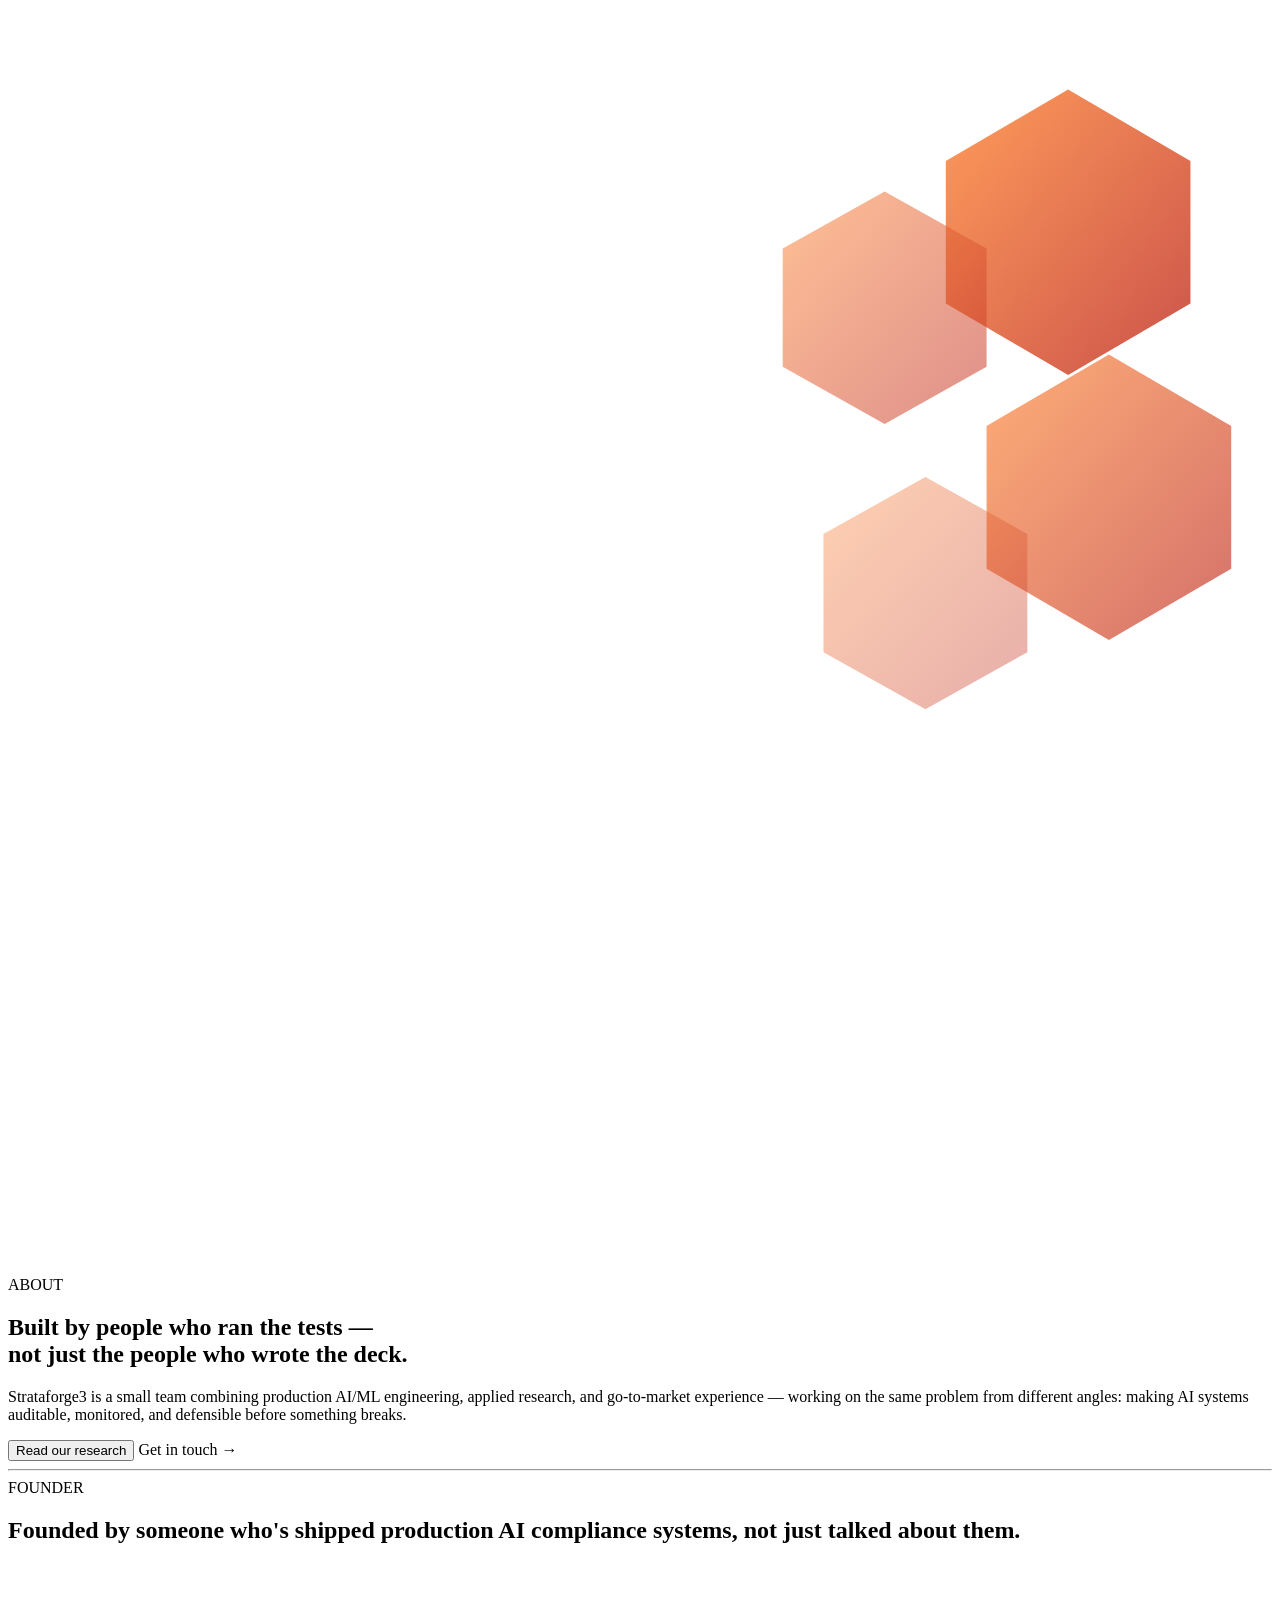
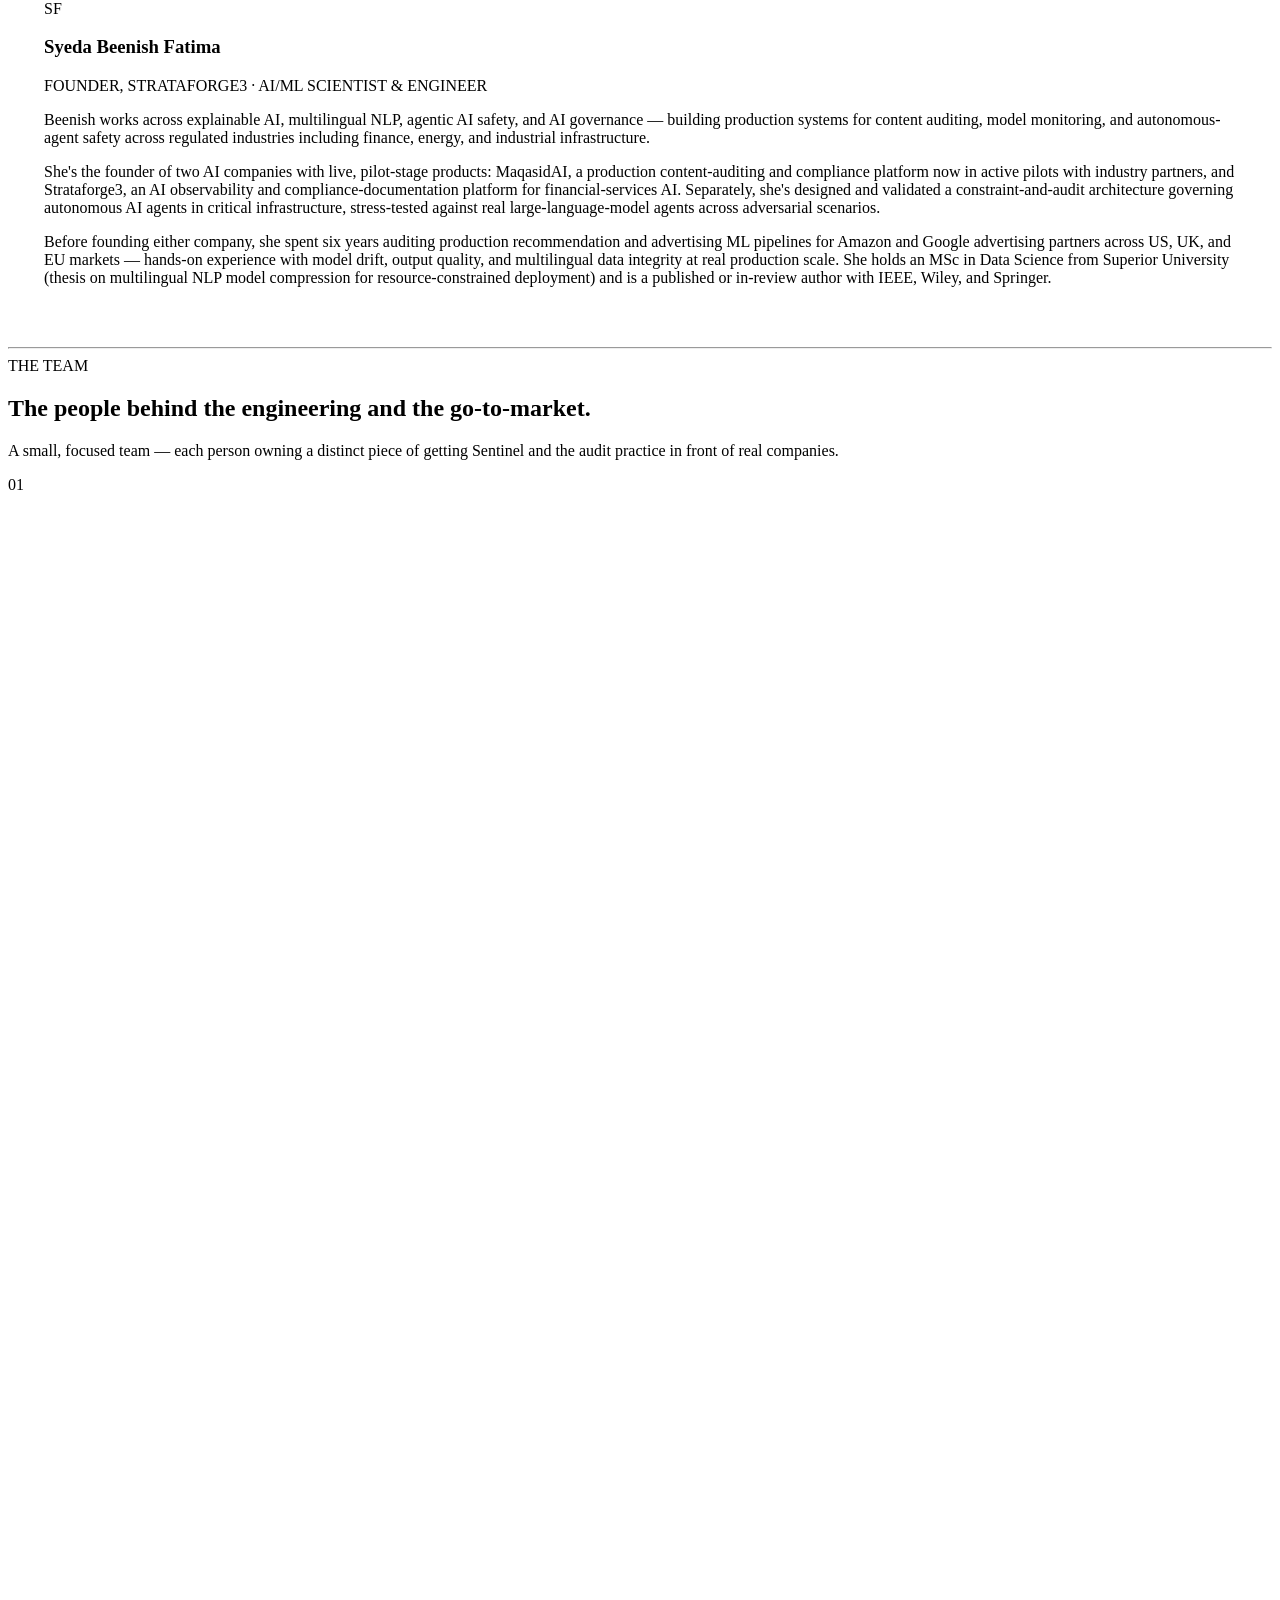
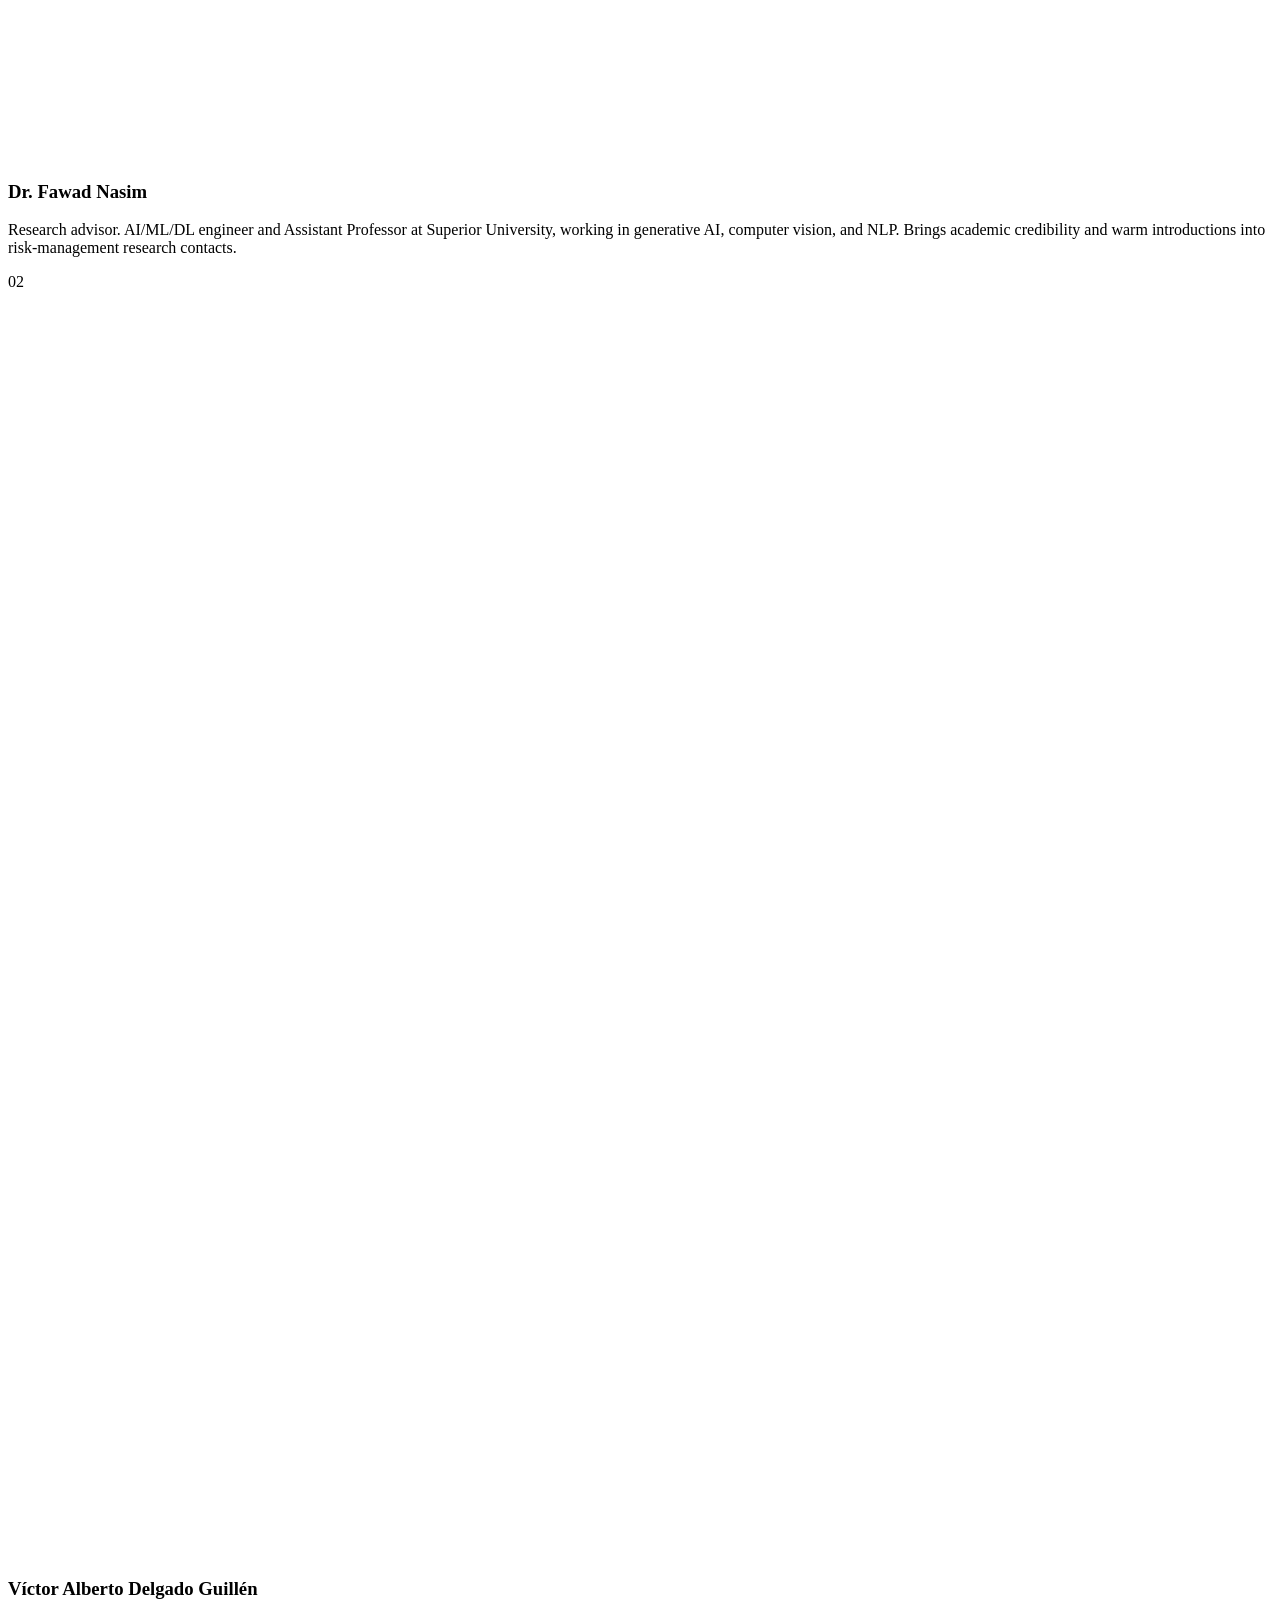
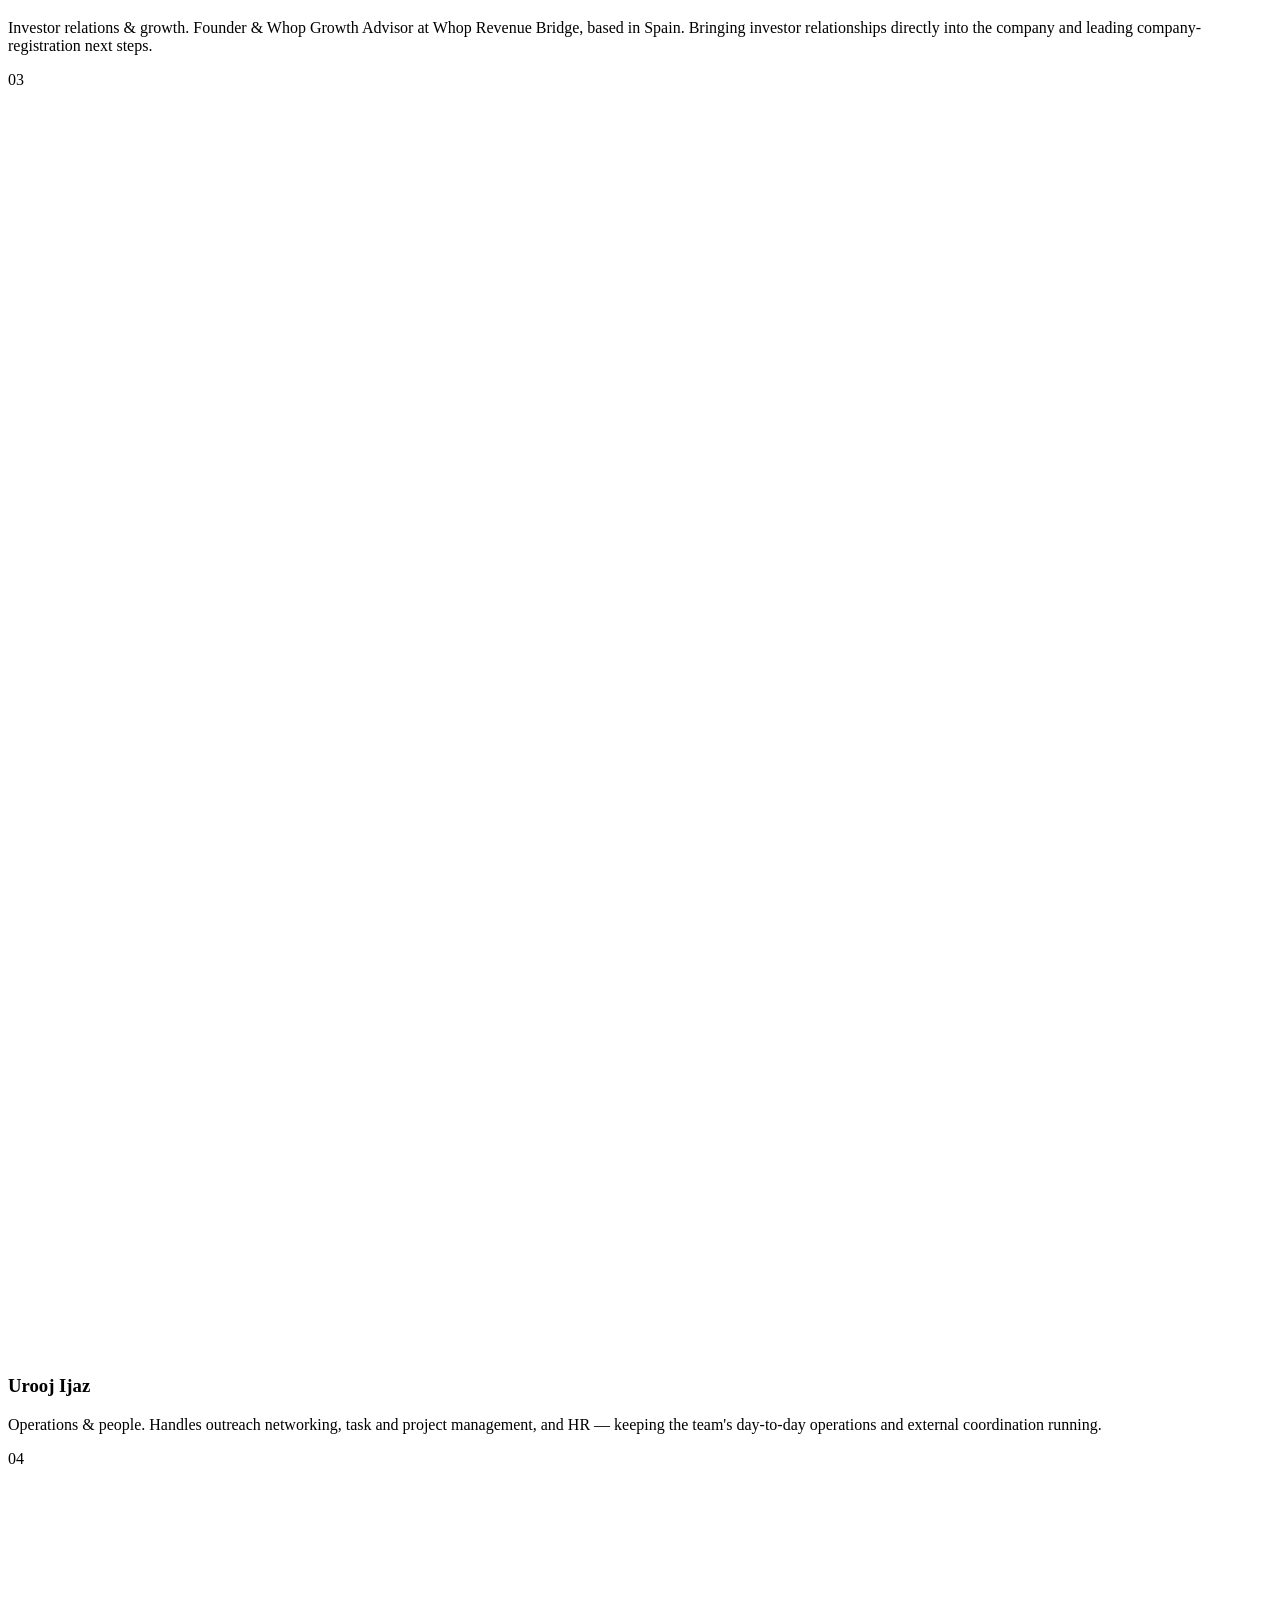
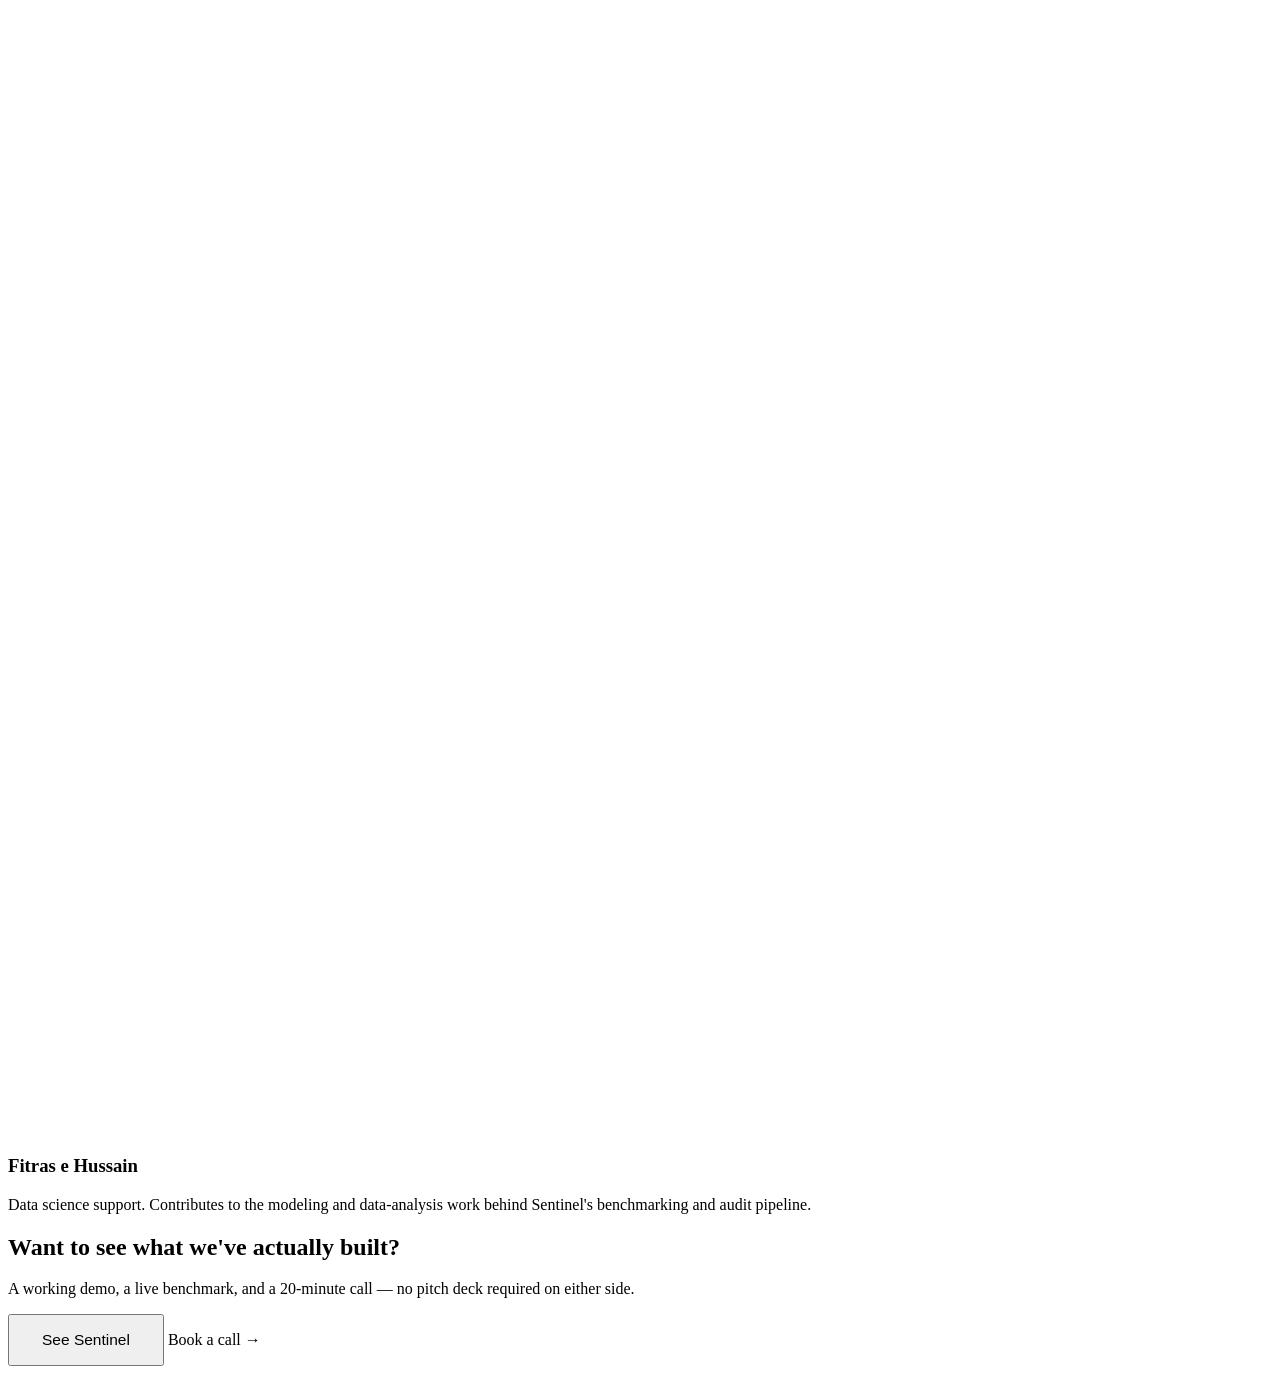
==== about.html @ 2c22084a "Create about.html" ====
<!DOCTYPE html>
<html lang="en">
<head>
<meta charset="UTF-8">
<meta name="viewport" content="width=device-width, initial-scale=1.0">
<title>About — Strataforge3</title>
<meta name="description" content="The people behind Strataforge3 — AI risk audits and Sentinel monitoring for production AI systems.">
<link rel="stylesheet" href="assets/styles.css">
</head>
<body>

<svg width="0" height="0" style="position:absolute">
  <defs>
    <linearGradient id="markGrad" x1="0%" y1="0%" x2="100%" y2="100%">
      <stop offset="0%" stop-color="#FF8A3D"/>
      <stop offset="100%" stop-color="#C2342A"/>
    </linearGradient>
  </defs>
</svg>

<div class="ambient-nodes"></div>
<svg class="ambient-hex" viewBox="0 0 620 620" fill="none">
  <polygon points="520,40 580,75 580,145 520,180 460,145 460,75" fill="url(#markGrad)" opacity="0.85"/>
  <polygon points="430,90 480,118 480,176 430,204 380,176 380,118" fill="url(#markGrad)" opacity="0.55"/>
  <polygon points="540,170 600,205 600,275 540,310 480,275 480,205" fill="url(#markGrad)" opacity="0.7"/>
  <polygon points="450,230 500,258 500,316 450,344 400,316 400,258" fill="url(#markGrad)" opacity="0.4"/>
</svg>

<div id="nav-placeholder"></div>

<main>
  <section class="page-hero">
    <div class="wrap">
      <div class="eyebrow"><span class="dot"></span>ABOUT</div>
      <h1>Built by people who ran the tests —<br><span class="accent">not just the people who wrote the deck.</span></h1>
      <p class="page-sub">Strataforge3 is a small team combining production AI/ML engineering, applied research, and go-to-market experience — working on the same problem from different angles: making AI systems auditable, monitored, and defensible before something breaks.</p>
      <div class="hero-row">
        <button class="btn-primary" onclick="window.location.href='blog.html'">Read our research</button>
        <span class="btn-ghost" onclick="window.location.href='contact.html'">Get in touch →</span>
      </div>
    </div>
  </section>

  <hr class="divider">

  <section>
    <div class="wrap">
      <div class="section-head">
        <span class="kicker">FOUNDER</span>
        <h2>Founded by someone who's shipped production AI compliance systems, not just talked about them.</h2>
      </div>
      <div class="panel bio-grid" style="padding:36px;">
        <div class="bio-avatar">SF</div>
        <div>
          <h3>Syeda Beenish Fatima</h3>
          <span class="bio-role">FOUNDER, STRATAFORGE3 · AI/ML SCIENTIST &amp; ENGINEER</span>
          <p>Beenish works across explainable AI, multilingual NLP, agentic AI safety, and AI governance — building production systems for content auditing, model monitoring, and autonomous-agent safety across regulated industries including finance, energy, and industrial infrastructure.</p>
          <p>She's the founder of two AI companies with live, pilot-stage products: MaqasidAI, a production content-auditing and compliance platform now in active pilots with industry partners, and Strataforge3, an AI observability and compliance-documentation platform for financial-services AI. Separately, she's designed and validated a constraint-and-audit architecture governing autonomous AI agents in critical infrastructure, stress-tested against real large-language-model agents across adversarial scenarios.</p>
          <p>Before founding either company, she spent six years auditing production recommendation and advertising ML pipelines for Amazon and Google advertising partners across US, UK, and EU markets — hands-on experience with model drift, output quality, and multilingual data integrity at real production scale. She holds an MSc in Data Science from Superior University (thesis on multilingual NLP model compression for resource-constrained deployment) and is a published or in-review author with IEEE, Wiley, and Springer.</p>
        </div>
      </div>
    </div>
  </section>

  <hr class="divider">

  <section>
    <div class="wrap">
      <div class="section-head">
        <span class="kicker">THE TEAM</span>
        <h2>The people behind the engineering and the go-to-market.</h2>
        <p>A small, focused team — each person owning a distinct piece of getting Sentinel and the audit practice in front of real companies.</p>
      </div>
      <div class="surfaces">
        <div class="surface">
          <span class="num">01</span>
          <div class="si"><svg viewBox="0 0 24 24" fill="none" stroke-width="1.6"><path d="M12 2 3 7v6c0 5 4 8.5 9 9 5-.5 9-4 9-9V7l-9-5z"/></svg></div>
          <h3>Dr. Fawad Nasim</h3>
          <p>Research advisor. AI/ML/DL engineer and Assistant Professor at Superior University, working in generative AI, computer vision, and NLP. Brings academic credibility and warm introductions into risk-management research contacts.</p>
        </div>
        <div class="surface">
          <span class="num">02</span>
          <div class="si"><svg viewBox="0 0 24 24" fill="none" stroke-width="1.6"><path d="M13 2 4 14h7l-1 8 9-12h-7l1-8z"/></svg></div>
          <h3>Víctor Alberto Delgado Guillén</h3>
          <p>Investor relations &amp; growth. Founder &amp; Whop Growth Advisor at Whop Revenue Bridge, based in Spain. Bringing investor relationships directly into the company and leading company-registration next steps.</p>
        </div>
        <div class="surface">
          <span class="num">03</span>
          <div class="si"><svg viewBox="0 0 24 24" fill="none" stroke-width="1.6"><circle cx="12" cy="12" r="9"/><path d="M12 7v5l3.5 2"/></svg></div>
          <h3>Urooj Ijaz</h3>
          <p>Operations &amp; people. Handles outreach networking, task and project management, and HR — keeping the team's day-to-day operations and external coordination running.</p>
        </div>
        <div class="surface">
          <span class="num">04</span>
          <div class="si"><svg viewBox="0 0 24 24" fill="none" stroke-width="1.6"><path d="M3 21V9l9-6 9 6v12M9 21V12h6v9"/></svg></div>
          <h3>Fitras e Hussain</h3>
          <p>Data science support. Contributes to the modeling and data-analysis work behind Sentinel's benchmarking and audit pipeline.</p>
        </div>
      </div>
    </div>
  </section>

  <section class="cta-section">
    <div class="wrap">
      <h2>Want to see what we've actually built?</h2>
      <p>A working demo, a live benchmark, and a 20-minute call — no pitch deck required on either side.</p>
      <div class="hero-row" style="justify-content:center;">
        <button class="btn-primary" style="padding:15px 32px; font-size:15.5px;" onclick="window.location.href='sentinel.html'">See Sentinel</button>
        <span class="btn-ghost" onclick="window.location.href='contact.html'">Book a call →</span>
      </div>
    </div>
  </section>
</main>

<div id="footer-placeholder"></div>
<script src="assets/component-loader.js"></script>
<script src="assets/site.js"></script>
</body>
</html>
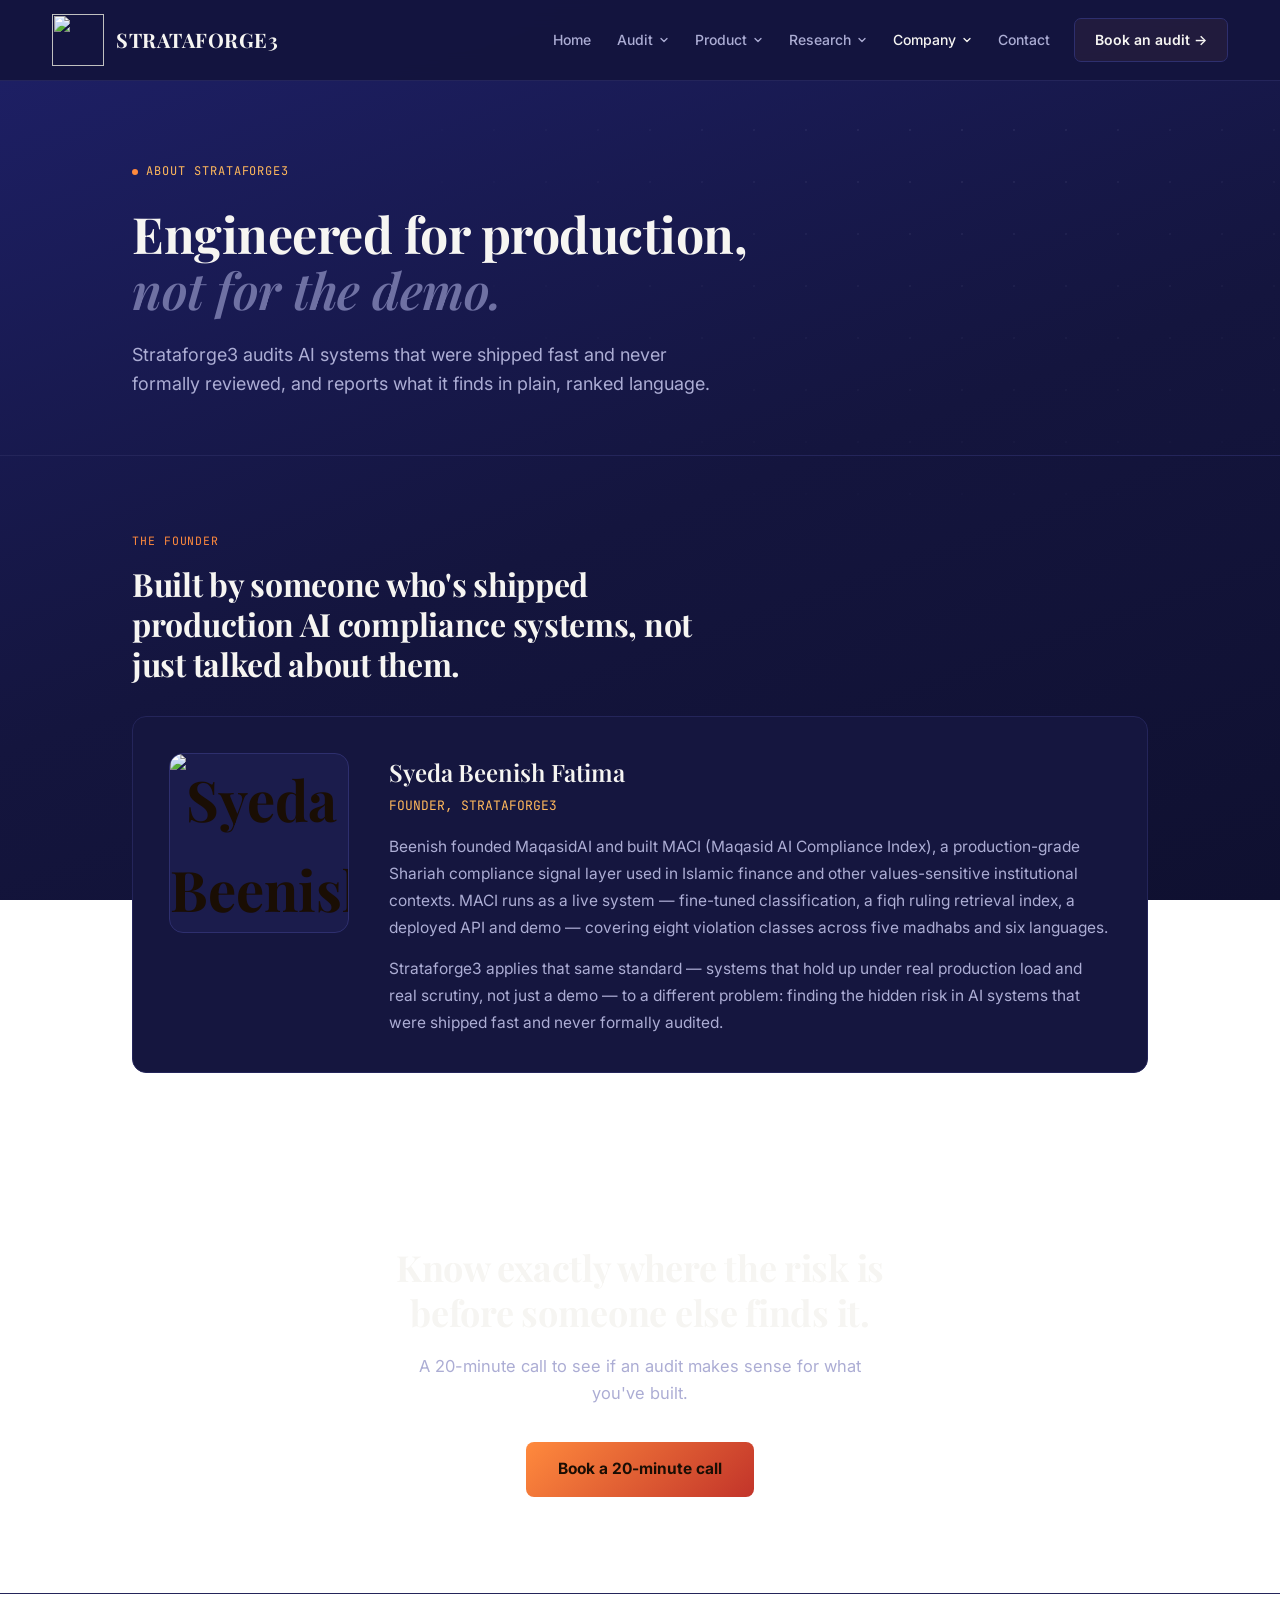
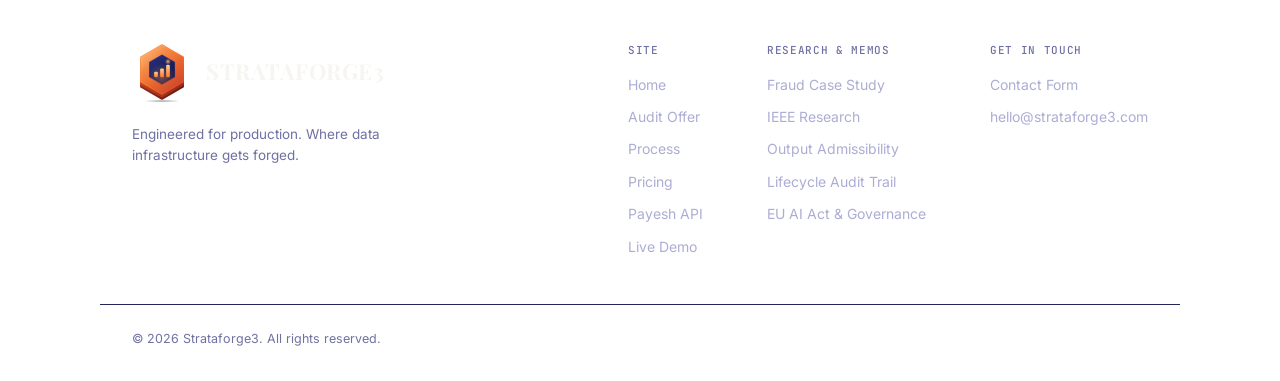
==== commit ad26f2f3: "Update about.html" ====
--- a/about.html
+++ b/about.html
@@ -4,8 +4,15 @@
 <meta charset="UTF-8">
 <meta name="viewport" content="width=device-width, initial-scale=1.0">
 <title>About — Strataforge3</title>
-<meta name="description" content="The people behind Strataforge3 — AI risk audits and Sentinel monitoring for production AI systems.">
+<meta name="description" content="Strataforge3 finds the hidden risk in AI systems that were shipped fast and never formally audited. Meet the founder.">
 <link rel="stylesheet" href="assets/styles.css">
+<style>
+  img.bio-avatar{
+    display:block; object-fit:cover; object-position:center 20%;
+    background:var(--panel-raised); border:1px solid var(--panel-border);
+    border-radius:14px;
+  }
+</style>
 </head>
 <body>
 
@@ -19,25 +26,15 @@
 </svg>
 
 <div class="ambient-nodes"></div>
-<svg class="ambient-hex" viewBox="0 0 620 620" fill="none">
-  <polygon points="520,40 580,75 580,145 520,180 460,145 460,75" fill="url(#markGrad)" opacity="0.85"/>
-  <polygon points="430,90 480,118 480,176 430,204 380,176 380,118" fill="url(#markGrad)" opacity="0.55"/>
-  <polygon points="540,170 600,205 600,275 540,310 480,275 480,205" fill="url(#markGrad)" opacity="0.7"/>
-  <polygon points="450,230 500,258 500,316 450,344 400,316 400,258" fill="url(#markGrad)" opacity="0.4"/>
-</svg>
 
 <div id="nav-placeholder"></div>
 
 <main>
   <section class="page-hero">
     <div class="wrap">
-      <div class="eyebrow"><span class="dot"></span>ABOUT</div>
-      <h1>Built by people who ran the tests —<br><span class="accent">not just the people who wrote the deck.</span></h1>
-      <p class="page-sub">Strataforge3 is a small team combining production AI/ML engineering, applied research, and go-to-market experience — working on the same problem from different angles: making AI systems auditable, monitored, and defensible before something breaks.</p>
-      <div class="hero-row">
-        <button class="btn-primary" onclick="window.location.href='blog.html'">Read our research</button>
-        <span class="btn-ghost" onclick="window.location.href='contact.html'">Get in touch →</span>
-      </div>
+      <div class="eyebrow"><span class="dot"></span>ABOUT STRATAFORGE3</div>
+      <h1>Engineered for production,<br><span class="accent">not for the demo.</span></h1>
+      <p class="page-sub">Strataforge3 audits AI systems that were shipped fast and never formally reviewed, and reports what it finds in plain, ranked language.</p>
     </div>
   </section>
 
@@ -45,56 +42,17 @@
 
   <section>
     <div class="wrap">
-      <div class="section-head">
-        <span class="kicker">FOUNDER</span>
-        <h2>Founded by someone who's shipped production AI compliance systems, not just talked about them.</h2>
+      <div class="section-head" style="margin-bottom:32px;">
+        <span class="kicker">THE FOUNDER</span>
+        <h2>Built by someone who's shipped production AI compliance systems, not just talked about them.</h2>
       </div>
       <div class="panel bio-grid" style="padding:36px;">
-        <div class="bio-avatar">SF</div>
+        <img class="bio-avatar" src="assets/bni.png" alt="Syeda Beenish Fatima, founder of Strataforge3" width="180" height="180" loading="lazy">
         <div>
           <h3>Syeda Beenish Fatima</h3>
-          <span class="bio-role">FOUNDER, STRATAFORGE3 · AI/ML SCIENTIST &amp; ENGINEER</span>
-          <p>Beenish works across explainable AI, multilingual NLP, agentic AI safety, and AI governance — building production systems for content auditing, model monitoring, and autonomous-agent safety across regulated industries including finance, energy, and industrial infrastructure.</p>
-          <p>She's the founder of two AI companies with live, pilot-stage products: MaqasidAI, a production content-auditing and compliance platform now in active pilots with industry partners, and Strataforge3, an AI observability and compliance-documentation platform for financial-services AI. Separately, she's designed and validated a constraint-and-audit architecture governing autonomous AI agents in critical infrastructure, stress-tested against real large-language-model agents across adversarial scenarios.</p>
-          <p>Before founding either company, she spent six years auditing production recommendation and advertising ML pipelines for Amazon and Google advertising partners across US, UK, and EU markets — hands-on experience with model drift, output quality, and multilingual data integrity at real production scale. She holds an MSc in Data Science from Superior University (thesis on multilingual NLP model compression for resource-constrained deployment) and is a published or in-review author with IEEE, Wiley, and Springer.</p>
-        </div>
-      </div>
-    </div>
-  </section>
-
-  <hr class="divider">
-
-  <section>
-    <div class="wrap">
-      <div class="section-head">
-        <span class="kicker">THE TEAM</span>
-        <h2>The people behind the engineering and the go-to-market.</h2>
-        <p>A small, focused team — each person owning a distinct piece of getting Sentinel and the audit practice in front of real companies.</p>
-      </div>
-      <div class="surfaces">
-        <div class="surface">
-          <span class="num">01</span>
-          <div class="si"><svg viewBox="0 0 24 24" fill="none" stroke-width="1.6"><path d="M12 2 3 7v6c0 5 4 8.5 9 9 5-.5 9-4 9-9V7l-9-5z"/></svg></div>
-          <h3>Dr. Fawad Nasim</h3>
-          <p>Research advisor. AI/ML/DL engineer and Assistant Professor at Superior University, working in generative AI, computer vision, and NLP. Brings academic credibility and warm introductions into risk-management research contacts.</p>
-        </div>
-        <div class="surface">
-          <span class="num">02</span>
-          <div class="si"><svg viewBox="0 0 24 24" fill="none" stroke-width="1.6"><path d="M13 2 4 14h7l-1 8 9-12h-7l1-8z"/></svg></div>
-          <h3>Víctor Alberto Delgado Guillén</h3>
-          <p>Investor relations &amp; growth. Founder &amp; Whop Growth Advisor at Whop Revenue Bridge, based in Spain. Bringing investor relationships directly into the company and leading company-registration next steps.</p>
-        </div>
-        <div class="surface">
-          <span class="num">03</span>
-          <div class="si"><svg viewBox="0 0 24 24" fill="none" stroke-width="1.6"><circle cx="12" cy="12" r="9"/><path d="M12 7v5l3.5 2"/></svg></div>
-          <h3>Urooj Ijaz</h3>
-          <p>Operations &amp; people. Handles outreach networking, task and project management, and HR — keeping the team's day-to-day operations and external coordination running.</p>
-        </div>
-        <div class="surface">
-          <span class="num">04</span>
-          <div class="si"><svg viewBox="0 0 24 24" fill="none" stroke-width="1.6"><path d="M3 21V9l9-6 9 6v12M9 21V12h6v9"/></svg></div>
-          <h3>Fitras e Hussain</h3>
-          <p>Data science support. Contributes to the modeling and data-analysis work behind Sentinel's benchmarking and audit pipeline.</p>
+          <span class="bio-role">FOUNDER, STRATAFORGE3</span>
+          <p>Beenish founded MaqasidAI and built MACI (Maqasid AI Compliance Index), a production-grade Shariah compliance signal layer used in Islamic finance and other values-sensitive institutional contexts. MACI runs as a live system — fine-tuned classification, a fiqh ruling retrieval index, a deployed API and demo — covering eight violation classes across five madhabs and six languages.</p>
+          <p>Strataforge3 applies that same standard — systems that hold up under real production load and real scrutiny, not just a demo — to a different problem: finding the hidden risk in AI systems that were shipped fast and never formally audited.</p>
         </div>
       </div>
     </div>
@@ -102,17 +60,15 @@
 
   <section class="cta-section">
     <div class="wrap">
-      <h2>Want to see what we've actually built?</h2>
-      <p>A working demo, a live benchmark, and a 20-minute call — no pitch deck required on either side.</p>
-      <div class="hero-row" style="justify-content:center;">
-        <button class="btn-primary" style="padding:15px 32px; font-size:15.5px;" onclick="window.location.href='sentinel.html'">See Sentinel</button>
-        <span class="btn-ghost" onclick="window.location.href='contact.html'">Book a call →</span>
-      </div>
+      <h2>Know exactly where the risk is before someone else finds it.</h2>
+      <p>A 20-minute call to see if an audit makes sense for what you've built.</p>
+      <a class="btn-primary" style="padding:15px 32px; font-size:15.5px;" href="contact.html">Book a 20-minute call</a>
     </div>
   </section>
 </main>
 
 <div id="footer-placeholder"></div>
+
 <script src="assets/component-loader.js"></script>
 <script src="assets/site.js"></script>
 </body>
--- a/assets/styles.css
+++ b/assets/styles.css
@@ -0,0 +1,476 @@
+/* ============================================
+   STRATAFORGE3 — Shared Design System
+   ============================================ */
+
+@import url('https://fonts.googleapis.com/css2?family=Playfair+Display:wght@500;600;700;800&family=Inter:wght@400;500;600;700&family=JetBrains+Mono:wght@400;500&display=swap');
+
+:root{
+  --navy-deep: #14153E;
+  --navy: #1E2068;
+  --navy-light: #2B2D7E;
+  --panel: #15163F;
+  --panel-raised: #1B1C4C;
+  --panel-border: #2E2F6E;
+  --panel-border-soft: #24255A;
+
+  --text-primary: #F6F5F2;
+  --text-secondary: #ACADD4;
+  --text-tertiary: #6F71A3;
+
+  --orange: #FF8A3D;
+  --orange-hi: #FFB85C;
+  --crimson: #C2342A;
+  --ember: #E2562E;
+
+  --critical-bg: #3A1A1C;
+  --critical-text: #F0917C;
+  --critical-border: #5A2A2C;
+  --high-bg: #3A2A14;
+  --high-text: #EFB05C;
+  --high-border: #5A4322;
+  --watch-bg: #1C1D4E;
+  --watch-text: #9FA1D6;
+  --watch-border: #2E2F6E;
+
+  --serif: 'Playfair Display', Georgia, 'Times New Roman', serif;
+  --sans: 'Inter', -apple-system, BlinkMacSystemFont, 'Segoe UI', sans-serif;
+  --mono: 'JetBrains Mono', 'SF Mono', Consolas, monospace;
+}
+
+*{box-sizing:border-box; margin:0; padding:0;}
+html{scroll-behavior:smooth;}
+body{
+  background: linear-gradient(160deg, var(--navy) 0%, var(--navy-deep) 55%, #0F1030 100%);
+  background-attachment: fixed;
+  color: var(--text-primary);
+  font-family: var(--sans);
+  line-height: 1.6;
+  -webkit-font-smoothing: antialiased;
+  min-height: 100vh;
+  position: relative;
+  overflow-x: hidden;
+}
+a{color:inherit; text-decoration:none;}
+::selection{background: var(--crimson); color: #fff;}
+img,svg{display:block; max-width:100%;}
+
+:focus-visible{outline: 2px solid var(--orange-hi); outline-offset: 3px; border-radius: 4px;}
+
+@media (prefers-reduced-motion: reduce){
+  *{animation-duration: 0.01ms !important; animation-iteration-count: 1 !important; transition-duration: 0.01ms !important; scroll-behavior: auto !important;}
+}
+
+.wrap{max-width: 1080px; margin: 0 auto; padding: 0 32px;}
+
+/* ---------- Ambient hex / node background (signature element) ---------- */
+.ambient-hex{
+  position: fixed; top: 0; right: 0; width: 620px; height: 620px;
+  pointer-events: none; z-index: 0; opacity: 0.85;
+}
+.ambient-nodes{
+  position: fixed; inset: 0; pointer-events: none; z-index: 0;
+  background-image: radial-gradient(circle, rgba(172,173,212,0.10) 1px, transparent 1.4px);
+  background-size: 52px 52px;
+  mask-image: radial-gradient(ellipse 900px 700px at 75% 10%, black 0%, transparent 70%);
+}
+
+/* ============================================
+   NAV
+   ============================================ */
+
+nav{
+  position: sticky; top: 0; z-index: 1000;
+  background: rgba(20,21,62,0.95);
+  backdrop-filter: blur(12px);
+  border-bottom: 1px solid var(--panel-border-soft);
+}
+nav .wrap{
+  display:flex; align-items:center; justify-content:space-between; height:80px;
+  gap: 24px; max-width: 1240px;
+}
+
+/* LOGO: enlarged so the animated SVG is readable (was 32px) */
+.nav-mark{ display:flex; align-items:center; gap:12px; flex-shrink:0; text-decoration:none; }
+.nav-mark svg,
+.nav-mark .nav-logo-img{ width:52px; height:52px; flex-shrink:0; object-fit:contain; display:block; }
+.nav-mark .wordmark{
+  font-family:var(--serif); font-weight:700; font-size:20px;
+  letter-spacing:0.5px; color:var(--text-primary); white-space:nowrap;
+}
+
+.nav-links{ display:flex; align-items:center; gap:26px; margin-left:auto; }
+.nav-links a{
+  font-size:14px; font-weight:500; color:var(--text-secondary);
+  transition:color .15s; position:relative; white-space:nowrap;
+}
+.nav-links a:hover{ color:var(--text-primary); }
+.nav-links a.active{ color:var(--text-primary); }
+.nav-links a.active::after{
+  content:''; position:absolute; bottom:-28px; left:0; right:0; height:2px;
+  background: linear-gradient(90deg, var(--orange), var(--crimson));
+}
+.nav-dropdown-menu a.active::after{ display:none; }
+.nav-dropdown-menu a.active{ color:var(--orange-hi); }
+
+.nav-cta{
+  border:1px solid var(--panel-border); background:rgba(255,138,61,0.06); color:var(--text-primary);
+  padding:10px 20px; border-radius:7px; font-size:14px; font-weight:600; cursor:pointer;
+  transition: border-color .15s, background .15s, transform .15s;
+  white-space:nowrap; flex-shrink:0;
+}
+.nav-cta:hover{ border-color:var(--orange); background:rgba(255,138,61,0.14); transform:translateY(-1px); }
+
+.nav-toggle{ display:none; }
+.mobile-cta-link{ display:none; }
+
+/* ---------- Dropdowns ---------- */
+.nav-dropdown{ position: relative; }
+.nav-dropdown-toggle{
+  background:none; border:none; cursor:pointer; font-family:var(--sans);
+  font-size:14px; font-weight:500; color:var(--text-secondary);
+  display:inline-flex; align-items:center; gap:6px; padding:4px 0; transition:color .15s;
+}
+.nav-dropdown-toggle:hover, .nav-dropdown-toggle.active, .nav-dropdown.open .nav-dropdown-toggle{ color:var(--text-primary); }
+.nav-dropdown-toggle svg{ stroke:currentColor; transition: transform .15s ease; transform-origin:center; }
+.nav-dropdown.open .nav-dropdown-toggle svg{ transform: rotate(180deg); }
+
+.nav-dropdown-menu{
+  display:none !important;
+  position:absolute; top:calc(100% + 16px); left:50%; transform:translateX(-50%);
+  min-width:230px; background:var(--panel-raised); border:1px solid var(--panel-border-soft);
+  border-radius:10px; padding:8px; box-shadow:0 16px 32px rgba(0,0,0,0.35); z-index:1001;
+}
+.nav-dropdown-menu::before{ content:""; position:absolute; top:-16px; left:0; right:0; height:16px; }
+
+@media (min-width: 1025px){
+  .nav-dropdown:hover .nav-dropdown-menu{ display:block !important; }
+  .nav-dropdown:hover .nav-dropdown-toggle{ color:var(--text-primary); }
+  .nav-dropdown:hover .nav-dropdown-toggle svg{ transform: rotate(180deg); }
+}
+.nav-dropdown.open .nav-dropdown-menu{ display:block !important; }
+
+.nav-dropdown-menu a{
+  display:block; padding:9px 12px; border-radius:6px; font-size:13.5px;
+  color:var(--text-secondary); transition:background .15s, color .15s; white-space:nowrap;
+}
+.nav-dropdown-menu a:hover{ background:rgba(255,138,61,0.08); color:var(--text-primary); }
+
+/* ---------- Nav — Mobile / tablet (hamburger below 1025px) ---------- */
+@media (max-width: 1024px){
+  nav .wrap{ height:72px; padding: 0 20px; }
+  .nav-mark{ gap:10px; }
+  .nav-mark .wordmark{ font-size:16px; }
+  .nav-mark svg, .nav-mark .nav-logo-img{ width:44px; height:44px; }
+
+  .nav-cta{ display:none; }
+
+  .nav-links{
+    position:fixed; top:72px; left:0; right:0; margin-left:0; background:var(--navy-deep);
+    flex-direction:column; align-items:flex-start; padding:24px 20px; gap:20px;
+    border-bottom:1px solid var(--panel-border-soft);
+    max-height:calc(100vh - 72px); overflow-y:auto;
+    transform:translateY(-130%); transition:transform .25s ease; z-index:999;
+    box-shadow:0 12px 24px rgba(0,0,0,0.3);
+  }
+  .nav-links.open{ transform:translateY(0); }
+  .nav-links a.active::after{ display:none; }
+  .nav-links a.active{ color:var(--orange-hi); }
+
+  .nav-toggle{
+    display:flex; align-items:center; justify-content:center; width:40px; height:40px;
+    background:transparent; border:1px solid var(--panel-border); border-radius:7px;
+    cursor:pointer; color:var(--text-primary); flex-shrink:0;
+  }
+
+  .nav-links a.mobile-cta-link{
+    display:inline-flex; margin-top:4px;
+    background: linear-gradient(135deg, var(--orange) 0%, var(--crimson) 100%);
+    color:#1A0E04; font-weight:700; font-size:14.5px; padding:12px 22px; border-radius:8px;
+  }
+
+  .nav-dropdown{ width:100%; }
+  .nav-dropdown-toggle{ width:100%; justify-content:space-between; font-size:14.5px; }
+  .nav-dropdown-menu{
+    position:static; transform:none; box-shadow:none; border:none; background:none;
+    padding:4px 0 4px 14px; margin-top:6px; margin-left:0;
+    border-left:1px solid var(--panel-border-soft);
+    min-width:0; width:100%;
+  }
+  .nav-dropdown-menu::before{ display:none; }
+  .nav-dropdown-menu a{ white-space:normal; }
+}
+
+@media (max-width: 380px){
+  .nav-mark .wordmark{ font-size:14px; letter-spacing:0.2px; }
+  .nav-mark svg, .nav-mark .nav-logo-img{ width:40px; height:40px; }
+}
+
+/* ---------- Page shell ---------- */
+main{position:relative; z-index:1;}
+.page-hero{padding: 76px 0 56px;}
+.eyebrow{
+  display:inline-flex; align-items:center; gap:8px;
+  font-family: var(--mono); font-size:12px; color: var(--orange-hi);
+  letter-spacing:0.08em; margin-bottom:24px; text-transform:uppercase;
+}
+.eyebrow .dot{width:6px; height:6px; border-radius:50%; background: var(--orange); flex-shrink:0;}
+
+h1{
+  font-family: var(--serif); font-size: 50px; line-height:1.12; font-weight:700; letter-spacing:-0.5px;
+  max-width: 760px;
+}
+h1 .accent{color: var(--text-tertiary); font-style:italic; font-weight:600;}
+.page-sub{
+  margin-top:22px; font-size:18px; line-height:1.65; color: var(--text-secondary);
+  max-width: 600px;
+}
+
+h2{font-family: var(--serif); font-size: 32px; font-weight:700; letter-spacing:-0.3px; line-height:1.25;}
+h3{font-family: var(--serif); font-size: 20px; font-weight:600; letter-spacing:-0.1px;}
+
+section{padding: 76px 0;}
+.section-head{max-width:600px; margin-bottom:44px;}
+.kicker{
+  font-family:var(--mono); font-size:11.5px; color:var(--orange); letter-spacing:0.08em;
+  margin-bottom:14px; display:block; text-transform:uppercase;
+}
+.section-head p{margin-top:14px; color:var(--text-secondary); font-size:16px; line-height:1.7;}
+
+hr.divider{border:none; border-top:1px solid var(--panel-border-soft); position:relative; z-index:1;}
+
+/* ---------- Buttons ---------- */
+.btn-primary{
+  background: linear-gradient(135deg, var(--orange) 0%, var(--crimson) 100%);
+  color:#1A0E04; font-weight:700; font-size:15px; padding:14px 28px; border-radius:8px;
+  border:none; cursor:pointer; display:inline-flex; align-items:center; gap:8px;
+  transition: transform .15s, box-shadow .15s; font-family:var(--sans);
+}
+.btn-primary:hover{transform:translateY(-1px); box-shadow:0 10px 28px rgba(226,86,46,0.32);}
+.btn-secondary{
+  border:1px solid var(--panel-border); color:var(--text-primary); background:rgba(255,255,255,0.02);
+  font-weight:600; font-size:14.5px; padding:13px 26px; border-radius:8px; cursor:pointer;
+  display:inline-flex; align-items:center; gap:8px; transition: border-color .15s, background .15s;
+}
+.btn-secondary:hover{border-color:var(--orange); background:rgba(255,138,61,0.06);}
+.btn-ghost{
+  color: var(--text-secondary); font-size:14.5px; font-weight:500;
+  display:inline-flex; align-items:center; gap:6px; cursor:pointer;
+}
+.btn-ghost:hover{color:var(--text-primary);}
+.hero-row{display:flex; gap:16px; margin-top:36px; align-items:center; flex-wrap:wrap;}
+
+/* ---------- Cards / panels ---------- */
+.panel{
+  background: var(--panel); border:1px solid var(--panel-border-soft); border-radius:14px;
+}
+.stat-strip{
+  margin-top:48px; display:grid; grid-template-columns: repeat(3,1fr); gap:1px;
+  background: var(--panel-border-soft); border:1px solid var(--panel-border-soft); border-radius:12px; overflow:hidden;
+  max-width: 760px;
+}
+.stat-strip div{background: var(--panel); padding:22px 24px;}
+.stat-strip .num{font-family:var(--mono); font-size:22px; font-weight:500; color:var(--text-primary);}
+.stat-strip .label{font-size:12.5px; color:var(--text-tertiary); margin-top:5px;}
+
+/* ---------- Surfaces grid (risk surfaces) ---------- */
+.surfaces{display:grid; grid-template-columns: repeat(2,1fr); gap:1px; background:var(--panel-border-soft); border:1px solid var(--panel-border-soft); border-radius:14px; overflow:hidden;}
+.surface{background:var(--panel); padding:34px;}
+.surface .si{
+  width:40px; height:40px; border-radius:9px; background:var(--panel-raised); border:1px solid var(--panel-border);
+  display:flex; align-items:center; justify-content:center; margin-bottom:18px;
+}
+.surface .si svg{width:19px; height:19px; stroke:var(--orange-hi);}
+.surface h3{margin-bottom:9px;}
+.surface p{font-size:14.5px; color:var(--text-secondary); line-height:1.65;}
+.surface .num{font-family:var(--mono); font-size:12px; color:var(--text-tertiary); margin-bottom:10px; display:block;}
+
+/* ---------- Scoring table ---------- */
+.scoring-wrap{ padding: 40px; }
+.scoring-formula{
+  font-family:var(--mono); font-size:14.5px; color:var(--text-secondary);
+  background:var(--panel-raised); border:1px solid var(--panel-border); border-radius:8px;
+  padding:16px 20px; margin-bottom:32px; display:inline-block;
+}
+.scoring-formula b{color:var(--orange-hi); font-weight:500;}
+table.score-table{width:100%; border-collapse:collapse; margin-top:8px;}
+table.score-table th{
+  text-align:left; font-size:11.5px; font-weight:500; color:var(--text-tertiary);
+  text-transform:uppercase; letter-spacing:0.05em; padding:0 0 14px; border-bottom:1px solid var(--panel-border);
+}
+table.score-table td{padding:16px 16px 16px 0; border-bottom:1px solid var(--panel-border-soft); font-size:14.5px; vertical-align:top;}
+table.score-table tr:last-child td{border-bottom:none;}
+.bucket-pill{
+  display:inline-block; padding:4px 13px; border-radius:20px; font-size:12.5px; font-weight:500;
+  font-family:var(--mono);
+}
+.bucket-critical{background:var(--critical-bg); color:var(--critical-text); border:1px solid var(--critical-border);}
+.bucket-high{background:var(--high-bg); color:var(--high-text); border:1px solid var(--high-border);}
+.bucket-watch{background:var(--watch-bg); color:var(--watch-text); border:1px solid var(--watch-border);}
+.score-range{font-family:var(--mono); color:var(--text-secondary); font-size:13.5px;}
+
+/* ---------- Findings / sample report ---------- */
+.demo-frame{ overflow: hidden; }
+.demo-titlebar{
+  display:flex; align-items:center; justify-content:space-between;
+  padding:16px 24px; border-bottom:1px solid var(--panel-border-soft); background:var(--panel-raised);
+}
+.demo-titlebar .tl-left span{font-family:var(--mono); font-size:12.5px; color:var(--text-tertiary);}
+.demo-titlebar .tl-tag{
+  font-family:var(--mono); font-size:11px; color:var(--text-tertiary); border:1px solid var(--panel-border);
+  padding:3px 9px; border-radius:5px;
+}
+.demo-body{padding:32px;}
+.demo-summary{
+  display:grid; grid-template-columns: repeat(4,1fr); gap:1px; background:var(--panel-border-soft);
+  border:1px solid var(--panel-border-soft); border-radius:10px; overflow:hidden; margin-bottom:32px;
+}
+.demo-summary div{background:var(--panel-raised); padding:18px 20px;}
+.demo-summary .num{font-family:var(--mono); font-size:22px; font-weight:500;}
+.demo-summary .lbl{font-size:12px; color:var(--text-tertiary); margin-top:4px;}
+.demo-summary .num.c{color:var(--critical-text);}
+.demo-summary .num.h{color:var(--high-text);}
+.demo-summary .num.w{color:var(--watch-text);}
+
+.finding{
+  border:1px solid var(--panel-border-soft); border-radius:10px; padding:22px 24px; margin-bottom:14px;
+  background: var(--panel-raised);
+}
+.finding:last-child{margin-bottom:0;}
+.finding-head{display:flex; align-items:center; justify-content:space-between; gap:16px; margin-bottom:10px; flex-wrap:wrap;}
+.finding-head h4{font-size:15.5px; font-weight:600; letter-spacing:-0.1px; font-family:var(--sans);}
+.finding-tags{display:flex; gap:8px; align-items:center; flex-shrink:0;}
+.finding-score{font-family:var(--mono); font-size:12px; color:var(--text-tertiary);}
+.finding p{font-size:14px; color:var(--text-secondary); line-height:1.65;}
+.finding .surface-tag{font-family:var(--mono); font-size:11px; color:var(--text-tertiary); margin-bottom:10px; display:block;}
+.finding .fix{
+  margin-top:12px; padding-top:12px; border-top:1px solid var(--panel-border-soft);
+  font-size:13px; color:var(--text-tertiary);
+}
+.finding .fix b{color:var(--text-secondary); font-weight:500;}
+
+/* ---------- Process steps ---------- */
+.process-list{}
+.process-item{
+  display:grid; grid-template-columns: 56px 1fr; gap:24px; padding:30px 0;
+  border-bottom:1px solid var(--panel-border-soft);
+}
+.process-item:first-child{padding-top:0;}
+.process-item:last-child{border-bottom:none; padding-bottom:0;}
+.process-num{
+  font-family:var(--mono); font-size:13px; color:var(--orange-hi); border:1px solid var(--panel-border);
+  width:42px; height:42px; border-radius:50%; display:flex; align-items:center; justify-content:center;
+  background:var(--panel-raised);
+}
+.process-item h4{font-family:var(--sans); font-size:17px; font-weight:600; margin-bottom:7px;}
+.process-item .days{font-family:var(--mono); font-size:12px; color:var(--text-tertiary); margin-left:10px; font-weight:400;}
+.process-item p{color:var(--text-secondary); font-size:14.5px; line-height:1.65;}
+
+/* ---------- Pricing card ---------- */
+.price-card{
+  padding: 44px;
+  display:grid; grid-template-columns: 1fr auto; gap:40px; align-items:center;
+}
+.price-left p{color:var(--text-secondary); font-size:15px; line-height:1.65; max-width:440px; margin-top:12px;}
+.price-right{text-align:right;}
+.price-amount{font-family:var(--mono); font-size:36px; font-weight:500; color:var(--text-primary); white-space:nowrap;}
+.price-amount span{font-size:16px; color:var(--text-tertiary); font-weight:400;}
+.price-note{font-size:12.5px; color:var(--text-tertiary); margin-top:6px;}
+
+/* ---------- Bio / about ---------- */
+.bio-grid{display:grid; grid-template-columns: 180px 1fr; gap:40px; align-items:start;}
+.bio-avatar{
+  width:180px; height:180px; border-radius:14px;
+  background: linear-gradient(135deg, var(--orange) 0%, var(--crimson) 100%);
+  display:flex; align-items:center; justify-content:center;
+  font-family:var(--serif); font-size:56px; font-weight:700; color:#1A0E04;
+}
+.bio-grid h3{font-size:24px; margin-bottom:4px;}
+.bio-role{font-family:var(--mono); font-size:13px; color:var(--orange-hi); margin-bottom:16px; display:block;}
+.bio-grid p{color:var(--text-secondary); font-size:15.5px; line-height:1.75; margin-bottom:14px;}
+.bio-grid p:last-child{margin-bottom:0;}
+
+/* ---------- Contact form ---------- */
+.contact-grid{display:grid; grid-template-columns: 1fr 1fr; gap:56px; align-items:start;}
+.contact-direct h3{margin-bottom:14px;}
+.contact-direct p{color:var(--text-secondary); font-size:15px; line-height:1.7; margin-bottom:24px;}
+.contact-email{
+  display:inline-flex; align-items:center; gap:10px; font-family:var(--mono); font-size:15px;
+  color:var(--orange-hi); padding:14px 20px; border:1px solid var(--panel-border); border-radius:8px;
+  background:var(--panel);
+}
+.contact-email:hover{border-color:var(--orange);}
+.form-panel{padding:36px;}
+.form-group{margin-bottom:20px;}
+.form-group label{display:block; font-size:13px; font-weight:500; color:var(--text-secondary); margin-bottom:8px;}
+.form-group input, .form-group textarea{
+  width:100%; background:var(--panel-raised); border:1px solid var(--panel-border); border-radius:8px;
+  padding:12px 14px; color:var(--text-primary); font-family:var(--sans); font-size:14.5px;
+  transition: border-color .15s;
+}
+.form-group input:focus, .form-group textarea:focus{outline:none; border-color:var(--orange);}
+.form-group textarea{resize:vertical; min-height:110px;}
+.form-note{font-size:12.5px; color:var(--text-tertiary); margin-top:14px; line-height:1.6;}
+
+/* ---------- Closing CTA ---------- */
+.cta-section{text-align:center; padding:96px 0;}
+.cta-section h2{font-size:36px; max-width:560px; margin:0 auto;}
+.cta-section p{color:var(--text-secondary); margin:18px auto 36px; max-width:480px; font-size:16.5px;}
+
+/* ============================================
+   FOOTER (matches .site-footer markup)
+   ============================================ */
+footer{border-top:1px solid var(--panel-border-soft); padding:48px 0 32px; position:relative; z-index:1;}
+
+/* top row: brand left, link columns right */
+.site-footer .wrap{
+  display:flex; justify-content:space-between; align-items:flex-start;
+  flex-wrap:wrap; gap:40px;
+}
+
+/* LOGO: logo.svg at a visible size */
+.footer-logo{ display:inline-flex; align-items:center; gap:14px; text-decoration:none; }
+.footer-logo-img{ width:60px; height:60px; flex-shrink:0; object-fit:contain; display:block; }
+.footer-logo .wordmark,
+footer .wordmark{
+  font-family:var(--serif); font-weight:700; font-size:22px;
+  letter-spacing:0.5px; color:var(--text-primary); white-space:nowrap;
+}
+footer .ftag{font-size:13.5px; color:var(--text-tertiary); margin-top:14px; max-width:300px; line-height:1.6;}
+
+footer .fcols{display:flex; gap:64px; flex-wrap:wrap;}
+footer .fcol h5{font-family:var(--mono); font-size:11px; color:var(--text-tertiary); text-transform:uppercase; letter-spacing:0.06em; margin-bottom:14px; font-weight:500;}
+footer .fcol a{display:block; font-size:14px; color:var(--text-secondary); margin-bottom:10px; transition:color .15s;}
+footer .fcol a:hover{color:var(--text-primary);}
+
+footer .fbottom{
+  max-width:1080px; margin:36px auto 0; padding:24px 32px 0;
+  border-top:1px solid var(--panel-border-soft);
+  display:flex; justify-content:space-between; align-items:center; flex-wrap:wrap; gap:12px;
+}
+footer .fbottom p,
+footer .fbottom span{font-size:12.5px; color:var(--text-tertiary);}
+
+/* ---------- Responsive (non-nav) ---------- */
+@media (max-width: 860px){
+  h1{font-size:36px;}
+  h2{font-size:26px;}
+  .surfaces{grid-template-columns:1fr;}
+  .stat-strip{grid-template-columns:1fr;}
+  .demo-summary{grid-template-columns:repeat(2,1fr);}
+  .price-card{grid-template-columns:1fr; text-align:left;}
+  .price-right{text-align:left;}
+  .bio-grid{grid-template-columns:1fr;}
+  .bio-avatar{width:110px; height:110px; font-size:36px;}
+  .contact-grid{grid-template-columns:1fr; gap:40px;}
+  section{padding:56px 0;}
+  .page-hero{padding:56px 0 40px;}
+  .wrap{padding:0 20px;}
+
+  /* footer mobile */
+  .site-footer .wrap{flex-direction:column; gap:32px;}
+  .footer-logo-img{width:52px; height:52px;}
+  .footer-logo .wordmark, footer .wordmark{font-size:19px;}
+  footer .fcols{gap:32px 40px; width:100%;}
+  footer .fcol{min-width:140px;}
+  footer .fbottom{padding:20px 20px 0; margin-top:28px;}
+}
